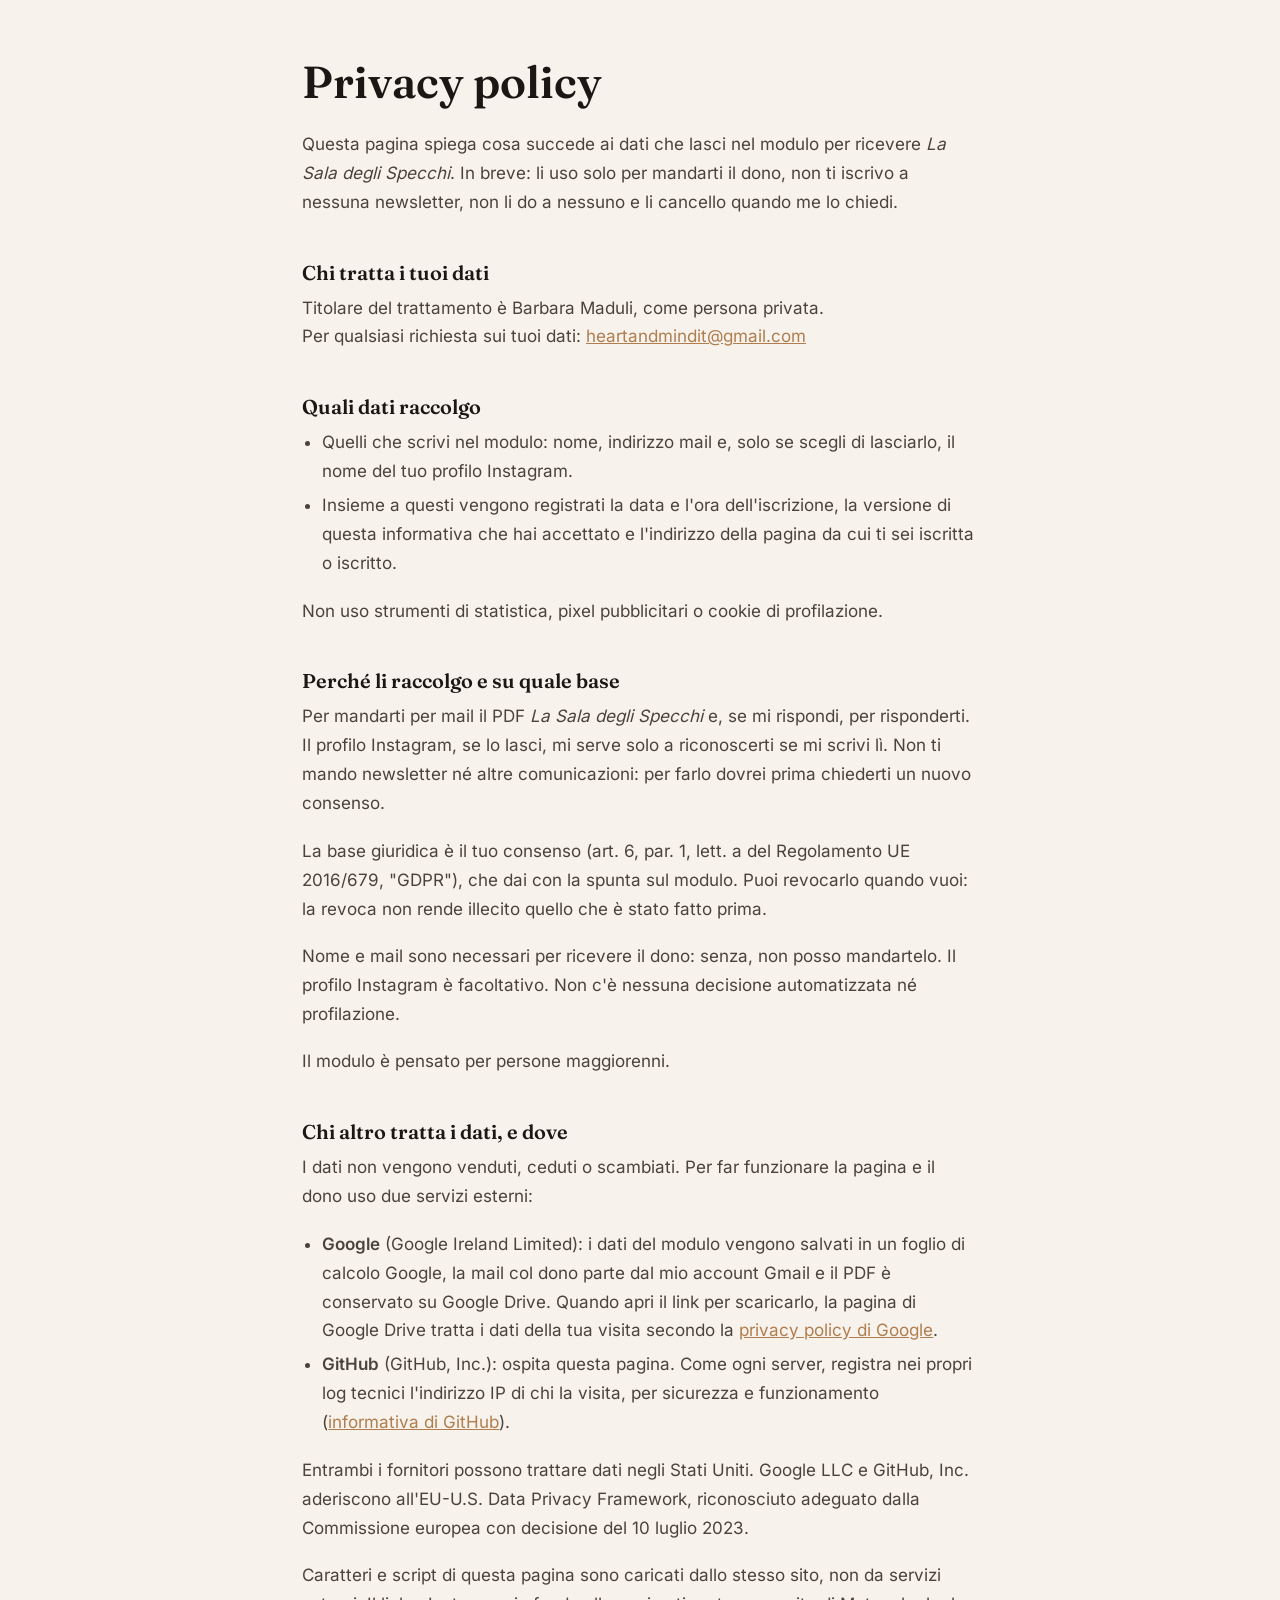
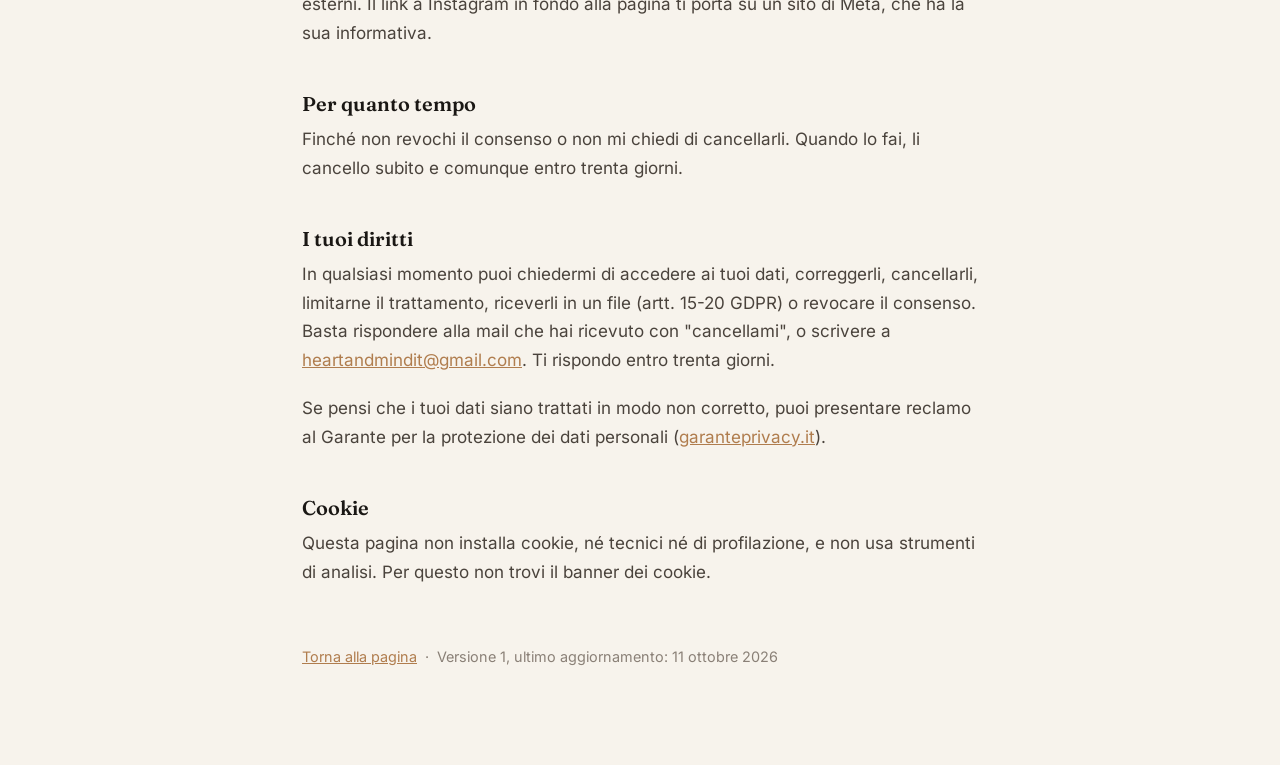
==== dono/privacy.html @ 03341416 "Landing La Sala degli Specchi su /dono Co-Authored-By: Claude Opus 5.5 <noreply@anthropic.com> Claud" ====
<!doctype html>
<html lang="it">
<head>
<meta charset="utf-8">
<meta name="viewport" content="width=device-width, initial-scale=1">
<title>Privacy policy | La Sala degli Specchi</title>
<meta name="robots" content="noindex">
<link href="assets/fonts.css" rel="stylesheet">
<style>
:root{--paper:#F7F3EC;--ink:#1A1714;--ink-soft:#4A433C;--muted:#8A8077;--line:#DED5C7;--accent:#B07D4E}
*{box-sizing:border-box}
body{margin:0;background:var(--paper);color:var(--ink-soft);font:400 17px/1.7 'Inter',system-ui,sans-serif}
.wrap{max-width:720px;margin:0 auto;padding:56px 22px 80px}
h1,h2{font-family:'Fraunces',Georgia,serif;color:var(--ink);line-height:1.15;margin:0 0 .5em}
h1{font-size:clamp(2rem,5vw,2.8rem)}
h2{font-size:1.25rem;margin-top:2.2em}
p{margin:0 0 1.1em}
ul{margin:0 0 1.1em;padding-left:1.2em}
li{margin:.3em 0}
a{color:var(--accent)}
.back{display:inline-block;margin-top:40px;font-size:.9rem;color:var(--muted)}
</style>
</head>
<body>
<div class="wrap">

<h1>Privacy policy</h1>
<p>Questa pagina spiega cosa succede ai dati che lasci nel modulo per ricevere <em>La Sala degli Specchi</em>. In breve: li uso solo per mandarti il dono, non ti iscrivo a nessuna newsletter, non li do a nessuno e li cancello quando me lo chiedi.</p>

<h2>Chi tratta i tuoi dati</h2>
<p>Titolare del trattamento è Barbara Maduli, come persona privata.<br>Per qualsiasi richiesta sui tuoi dati: <a href="mailto:heartandmindit@gmail.com">heartandmindit@gmail.com</a></p>

<h2>Quali dati raccolgo</h2>
<ul>
  <li>Quelli che scrivi nel modulo: nome, indirizzo mail e, solo se scegli di lasciarlo, il nome del tuo profilo Instagram.</li>
  <li>Insieme a questi vengono registrati la data e l'ora dell'iscrizione, la versione di questa informativa che hai accettato e l'indirizzo della pagina da cui ti sei iscritta o iscritto.</li>
</ul>
<p>Non uso strumenti di statistica, pixel pubblicitari o cookie di profilazione.</p>

<h2>Perché li raccolgo e su quale base</h2>
<p>Per mandarti per mail il PDF <em>La Sala degli Specchi</em> e, se mi rispondi, per risponderti. Il profilo Instagram, se lo lasci, mi serve solo a riconoscerti se mi scrivi lì. Non ti mando newsletter né altre comunicazioni: per farlo dovrei prima chiederti un nuovo consenso.</p>
<p>La base giuridica è il tuo consenso (art. 6, par. 1, lett. a del Regolamento UE 2016/679, "GDPR"), che dai con la spunta sul modulo. Puoi revocarlo quando vuoi: la revoca non rende illecito quello che è stato fatto prima.</p>
<p>Nome e mail sono necessari per ricevere il dono: senza, non posso mandartelo. Il profilo Instagram è facoltativo. Non c'è nessuna decisione automatizzata né profilazione.</p>
<p>Il modulo è pensato per persone maggiorenni.</p>

<h2>Chi altro tratta i dati, e dove</h2>
<p>I dati non vengono venduti, ceduti o scambiati. Per far funzionare la pagina e il dono uso due servizi esterni:</p>
<ul>
  <li><strong>Google</strong> (Google Ireland Limited): i dati del modulo vengono salvati in un foglio di calcolo Google, la mail col dono parte dal mio account Gmail e il PDF è conservato su Google Drive. Quando apri il link per scaricarlo, la pagina di Google Drive tratta i dati della tua visita secondo la <a href="https://policies.google.com/privacy?hl=it" rel="noopener" target="_blank">privacy policy di Google</a>.</li>
  <li><strong>GitHub</strong> (GitHub, Inc.): ospita questa pagina. Come ogni server, registra nei propri log tecnici l'indirizzo IP di chi la visita, per sicurezza e funzionamento (<a href="https://docs.github.com/it/site-policy/privacy-policies/github-general-privacy-statement" rel="noopener" target="_blank">informativa di GitHub</a>).</li>
</ul>
<p>Entrambi i fornitori possono trattare dati negli Stati Uniti. Google LLC e GitHub, Inc. aderiscono all'EU-U.S. Data Privacy Framework, riconosciuto adeguato dalla Commissione europea con decisione del 10 luglio 2023.</p>
<p>Caratteri e script di questa pagina sono caricati dallo stesso sito, non da servizi esterni. Il link a Instagram in fondo alla pagina ti porta su un sito di Meta, che ha la sua informativa.</p>

<h2>Per quanto tempo</h2>
<p>Finché non revochi il consenso o non mi chiedi di cancellarli. Quando lo fai, li cancello subito e comunque entro trenta giorni.</p>

<h2>I tuoi diritti</h2>
<p>In qualsiasi momento puoi chiedermi di accedere ai tuoi dati, correggerli, cancellarli, limitarne il trattamento, riceverli in un file (artt. 15-20 GDPR) o revocare il consenso. Basta rispondere alla mail che hai ricevuto con "cancellami", o scrivere a <a href="mailto:heartandmindit@gmail.com">heartandmindit@gmail.com</a>. Ti rispondo entro trenta giorni.</p>
<p>Se pensi che i tuoi dati siano trattati in modo non corretto, puoi presentare reclamo al Garante per la protezione dei dati personali (<a href="https://www.garanteprivacy.it" rel="noopener" target="_blank">garanteprivacy.it</a>).</p>

<h2>Cookie</h2>
<p>Questa pagina non installa cookie, né tecnici né di profilazione, e non usa strumenti di analisi. Per questo non trovi il banner dei cookie.</p>

<p class="back"><a href="index.html">Torna alla pagina</a> &nbsp;&middot;&nbsp; Versione 1, ultimo aggiornamento: 11 ottobre 2026</p>
</div>
</body>
</html>
---- dono/assets/fonts.css ----
/* latin-ext */
@font-face {
  font-family: 'Fraunces';
  font-style: italic;
  font-weight: 400;
  font-display: swap;
  src: url(fonts/fraunces-italic-latin-ext.woff2) format('woff2');
  unicode-range: U+0100-02BA, U+02BD-02C5, U+02C7-02CC, U+02CE-02D7, U+02DD-02FF, U+0304, U+0308, U+0329, U+1D00-1DBF, U+1E00-1E9F, U+1EF2-1EFF, U+2020, U+20A0-20AB, U+20AD-20C4, U+2113, U+2C60-2C7F, U+A720-A7FF;
}
/* latin */
@font-face {
  font-family: 'Fraunces';
  font-style: italic;
  font-weight: 400;
  font-display: swap;
  src: url(fonts/fraunces-italic-latin.woff2) format('woff2');
  unicode-range: U+0000-00FF, U+0131, U+0152-0153, U+02BB-02BC, U+02C6, U+02DA, U+02DC, U+0304, U+0308, U+0329, U+2000-206F, U+20AC, U+2122, U+2191, U+2193, U+2212, U+2215, U+FEFF, U+FFFD;
}
/* latin-ext */
@font-face {
  font-family: 'Fraunces';
  font-style: normal;
  font-weight: 400;
  font-display: swap;
  src: url(fonts/fraunces-normal-latin-ext.woff2) format('woff2');
  unicode-range: U+0100-02BA, U+02BD-02C5, U+02C7-02CC, U+02CE-02D7, U+02DD-02FF, U+0304, U+0308, U+0329, U+1D00-1DBF, U+1E00-1E9F, U+1EF2-1EFF, U+2020, U+20A0-20AB, U+20AD-20C4, U+2113, U+2C60-2C7F, U+A720-A7FF;
}
/* latin */
@font-face {
  font-family: 'Fraunces';
  font-style: normal;
  font-weight: 400;
  font-display: swap;
  src: url(fonts/fraunces-normal-latin.woff2) format('woff2');
  unicode-range: U+0000-00FF, U+0131, U+0152-0153, U+02BB-02BC, U+02C6, U+02DA, U+02DC, U+0304, U+0308, U+0329, U+2000-206F, U+20AC, U+2122, U+2191, U+2193, U+2212, U+2215, U+FEFF, U+FFFD;
}
/* latin-ext */
@font-face {
  font-family: 'Fraunces';
  font-style: normal;
  font-weight: 600;
  font-display: swap;
  src: url(fonts/fraunces-normal-latin-ext.woff2) format('woff2');
  unicode-range: U+0100-02BA, U+02BD-02C5, U+02C7-02CC, U+02CE-02D7, U+02DD-02FF, U+0304, U+0308, U+0329, U+1D00-1DBF, U+1E00-1E9F, U+1EF2-1EFF, U+2020, U+20A0-20AB, U+20AD-20C4, U+2113, U+2C60-2C7F, U+A720-A7FF;
}
/* latin */
@font-face {
  font-family: 'Fraunces';
  font-style: normal;
  font-weight: 600;
  font-display: swap;
  src: url(fonts/fraunces-normal-latin.woff2) format('woff2');
  unicode-range: U+0000-00FF, U+0131, U+0152-0153, U+02BB-02BC, U+02C6, U+02DA, U+02DC, U+0304, U+0308, U+0329, U+2000-206F, U+20AC, U+2122, U+2191, U+2193, U+2212, U+2215, U+FEFF, U+FFFD;
}
/* latin-ext */
@font-face {
  font-family: 'Inter';
  font-style: normal;
  font-weight: 400;
  font-display: swap;
  src: url(fonts/inter-normal-latin-ext.woff2) format('woff2');
  unicode-range: U+0100-02BA, U+02BD-02C5, U+02C7-02CC, U+02CE-02D7, U+02DD-02FF, U+0304, U+0308, U+0329, U+1D00-1DBF, U+1E00-1E9F, U+1EF2-1EFF, U+2020, U+20A0-20AB, U+20AD-20C4, U+2113, U+2C60-2C7F, U+A720-A7FF;
}
/* latin */
@font-face {
  font-family: 'Inter';
  font-style: normal;
  font-weight: 400;
  font-display: swap;
  src: url(fonts/inter-normal-latin.woff2) format('woff2');
  unicode-range: U+0000-00FF, U+0131, U+0152-0153, U+02BB-02BC, U+02C6, U+02DA, U+02DC, U+0304, U+0308, U+0329, U+2000-206F, U+20AC, U+2122, U+2191, U+2193, U+2212, U+2215, U+FEFF, U+FFFD;
}
/* latin-ext */
@font-face {
  font-family: 'Inter';
  font-style: normal;
  font-weight: 500;
  font-display: swap;
  src: url(fonts/inter-normal-latin-ext.woff2) format('woff2');
  unicode-range: U+0100-02BA, U+02BD-02C5, U+02C7-02CC, U+02CE-02D7, U+02DD-02FF, U+0304, U+0308, U+0329, U+1D00-1DBF, U+1E00-1E9F, U+1EF2-1EFF, U+2020, U+20A0-20AB, U+20AD-20C4, U+2113, U+2C60-2C7F, U+A720-A7FF;
}
/* latin */
@font-face {
  font-family: 'Inter';
  font-style: normal;
  font-weight: 500;
  font-display: swap;
  src: url(fonts/inter-normal-latin.woff2) format('woff2');
  unicode-range: U+0000-00FF, U+0131, U+0152-0153, U+02BB-02BC, U+02C6, U+02DA, U+02DC, U+0304, U+0308, U+0329, U+2000-206F, U+20AC, U+2122, U+2191, U+2193, U+2212, U+2215, U+FEFF, U+FFFD;
}
/* latin-ext */
@font-face {
  font-family: 'Inter';
  font-style: normal;
  font-weight: 600;
  font-display: swap;
  src: url(fonts/inter-normal-latin-ext.woff2) format('woff2');
  unicode-range: U+0100-02BA, U+02BD-02C5, U+02C7-02CC, U+02CE-02D7, U+02DD-02FF, U+0304, U+0308, U+0329, U+1D00-1DBF, U+1E00-1E9F, U+1EF2-1EFF, U+2020, U+20A0-20AB, U+20AD-20C4, U+2113, U+2C60-2C7F, U+A720-A7FF;
}
/* latin */
@font-face {
  font-family: 'Inter';
  font-style: normal;
  font-weight: 600;
  font-display: swap;
  src: url(fonts/inter-normal-latin.woff2) format('woff2');
  unicode-range: U+0000-00FF, U+0131, U+0152-0153, U+02BB-02BC, U+02C6, U+02DA, U+02DC, U+0304, U+0308, U+0329, U+2000-206F, U+20AC, U+2122, U+2191, U+2193, U+2212, U+2215, U+FEFF, U+FFFD;
}
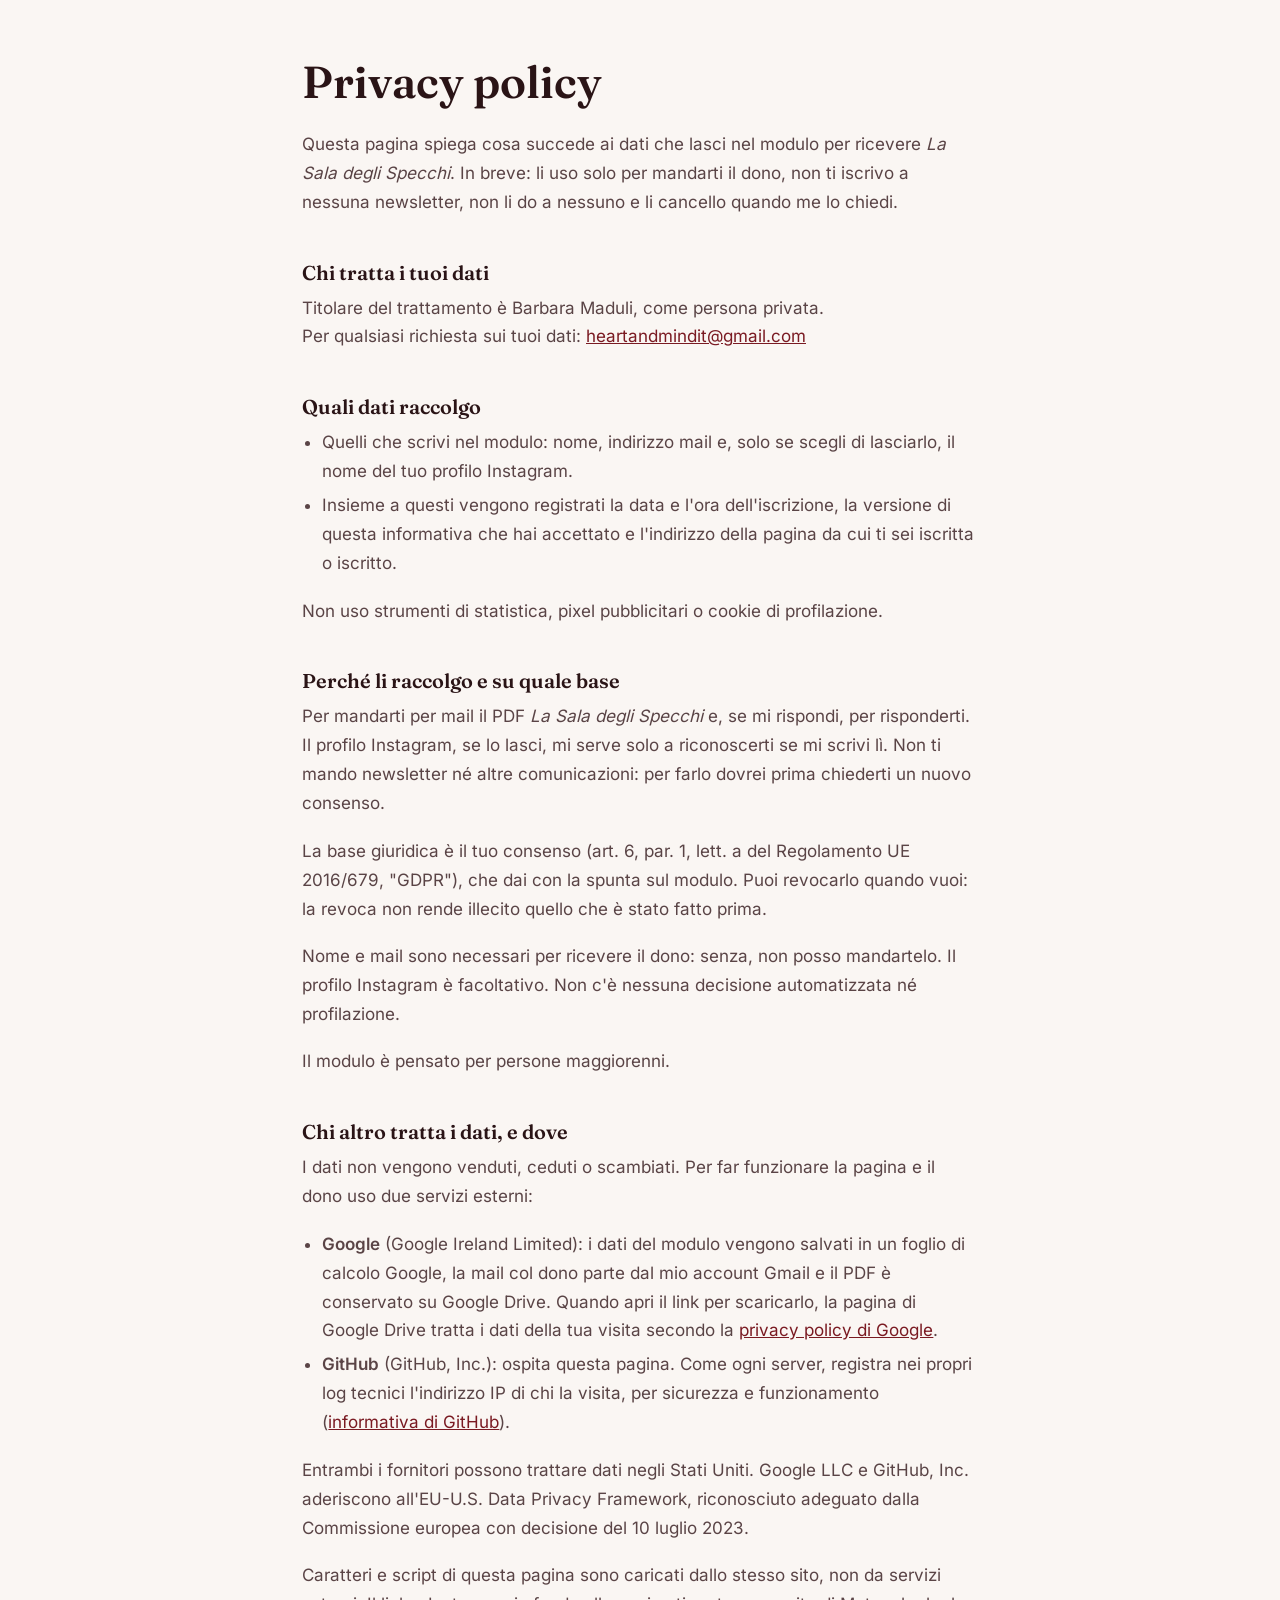
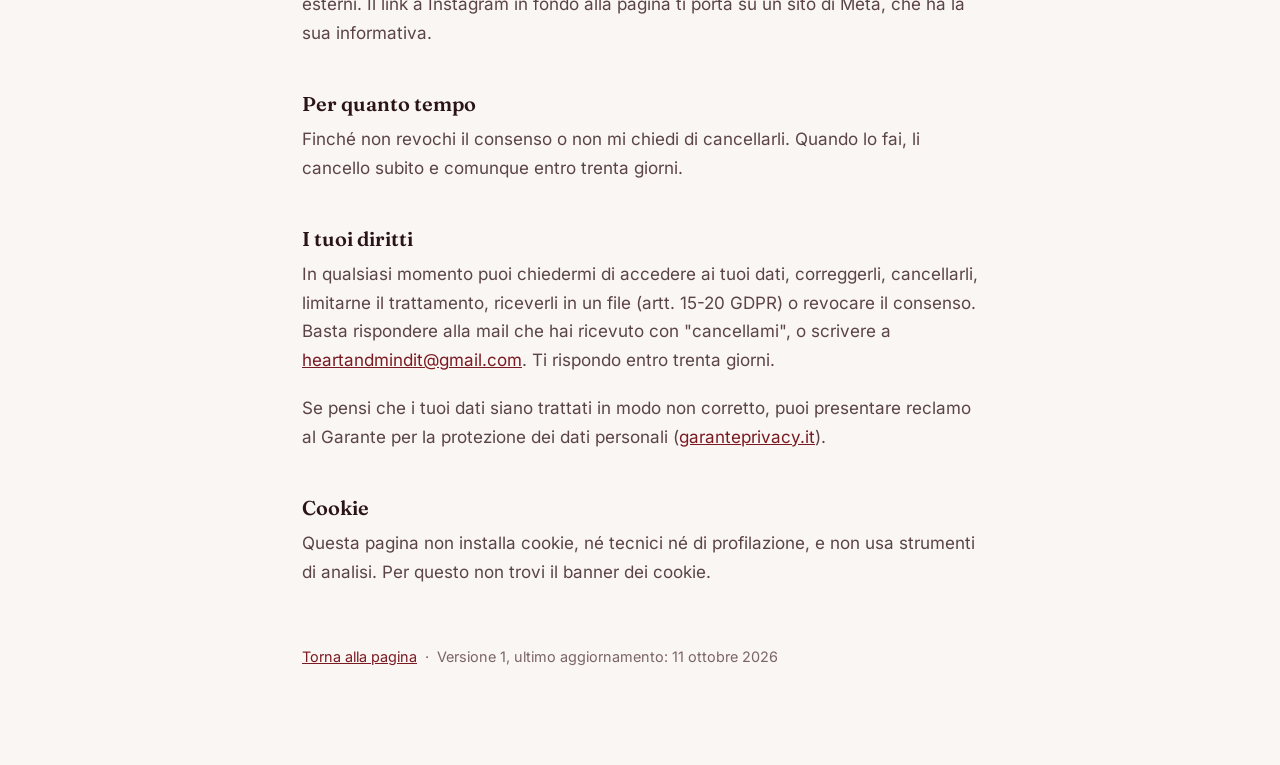
==== commit b1c73caa: "Landing: nuovo copy, palette dal logo, texture, form rifatti; privacy definitiva Co-Authored-By: Cla" ====
--- a/dono/privacy.html
+++ b/dono/privacy.html
@@ -7,7 +7,7 @@
 <meta name="robots" content="noindex">
 <link href="assets/fonts.css" rel="stylesheet">
 <style>
-:root{--paper:#F7F3EC;--ink:#1A1714;--ink-soft:#4A433C;--muted:#8A8077;--line:#DED5C7;--accent:#B07D4E}
+:root{--paper:#FAF6F3;--ink:#2A1416;--ink-soft:#5A4446;--muted:#7A6567;--line:#E6D6D3;--accent:#7A1A22}
 *{box-sizing:border-box}
 body{margin:0;background:var(--paper);color:var(--ink-soft);font:400 17px/1.7 'Inter',system-ui,sans-serif}
 .wrap{max-width:720px;margin:0 auto;padding:56px 22px 80px}
